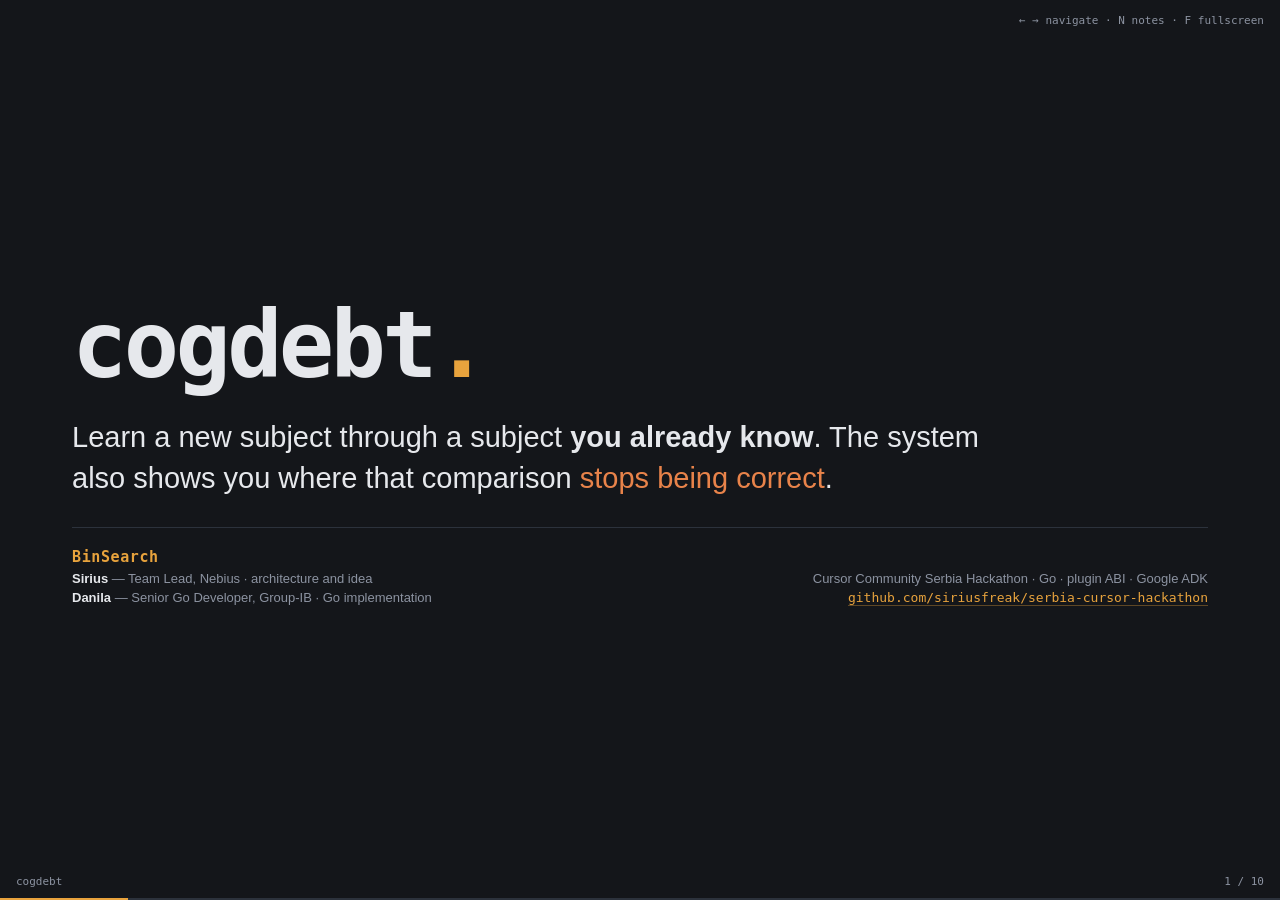
==== presentation/index.html @ dad2bd59 "Name the team, and centre the deck on a screen smaller than 1280x720 The team is BinSearch. It is on" ====
<!doctype html>
<html lang="en">
<head>
<meta charset="utf-8">
<meta name="viewport" content="width=device-width, initial-scale=1">
<title>cogdebt — Cursor Community Serbia Hackathon</title>
<meta name="description" content="cogdebt teaches an engineer a new subject through a subject the engineer already knows, and shows where the comparison stops being correct.">
<style>
/* ---------------------------------------------------------------------------
   The palette is copied from internal/ui/theme.go. The deck and the
   application are one product, so they use one set of colours.
   design/deck_test.go fails the build if the two sets become different.

   The text on the slides uses Simple Technical English: short sentences, one
   idea in each sentence, active voice, and no idioms. The audience is
   international, and a projector is a bad place for a long sentence.
   --------------------------------------------------------------------------- */
:root{
  --bg:#14161A; --surface:#1C1F25; --surface-hi:#242932; --line:#2C323C;
  --fg:#E6E8EC; --muted:#8C93A1;
  --accent:#E8A33D; --success:#4FBF8B; --warn:#E8834A; --danger:#E05A5A;
  --mono:ui-monospace,"SF Mono",SFMono-Regular,Menlo,Consolas,monospace;
  --sans:-apple-system,BlinkMacSystemFont,"Segoe UI",Inter,Roboto,Helvetica,Arial,sans-serif;
}
*{box-sizing:border-box;margin:0;padding:0}
html,body{height:100%;background:var(--bg);color:var(--fg);font-family:var(--sans);overflow:hidden}

/* A fixed 1280x720 stage, scaled to fit the screen. The layout is then the
   same on every projector.

   The stage is pinned to the centre point and then moved back by half its own
   scaled size. A grid with place-items:center cannot do this: an item wider
   than its container is laid out from the start edge, not centred, so on any
   window narrower than 1280 the slide drifted down and to the right. */
#viewport{position:fixed;inset:0;overflow:hidden}
#stage{width:1280px;height:720px;position:absolute;top:50%;left:50%;transform-origin:0 0}
/* Slides are centred. A slide that does not fill 720px stays in the middle.
   A slide that needs a footer at the bottom puts a .grow before the footer. */
.slide{position:absolute;inset:0;padding:60px 72px;display:none;flex-direction:column;
  justify-content:center;animation:in .28s ease both}
.slide.on{display:flex}
@keyframes in{from{opacity:0;transform:translateY(8px)}to{opacity:1;transform:none}}

/* ---- type ramp -------------------------------------------------------- */
h1{font-size:76px;line-height:1.02;letter-spacing:-.025em;font-weight:700}
h2{font-size:38px;line-height:1.14;letter-spacing:-.018em;font-weight:700;margin-bottom:6px}
h3{font-size:20px;font-weight:700;letter-spacing:-.005em}
.kicker{font-size:13px;letter-spacing:.16em;text-transform:uppercase;color:var(--muted);
  font-weight:700;margin-bottom:20px}
.kicker b{color:var(--accent);font-weight:700}
.lead{font-size:24px;line-height:1.42;color:var(--fg);max-width:64ch}
.sub{font-size:18px;line-height:1.5;color:var(--muted);max-width:72ch}
.tiny{font-size:13px;color:var(--muted);line-height:1.5}
.mono{font-family:var(--mono)}
.am{color:var(--accent)} .gr{color:var(--success)} .wn{color:var(--warn)} .mu{color:var(--muted)}
strong{font-weight:700}
.grow{flex:1}
.rule{height:1px;background:var(--line);margin:20px 0}
ul{list-style:none}
li{position:relative;padding-left:20px;margin-bottom:11px;line-height:1.4}
li::before{content:"";position:absolute;left:2px;top:.62em;width:7px;height:1.5px;background:var(--accent)}

/* ---- primitives ------------------------------------------------------- */
.card{background:var(--surface);border:1px solid var(--line);border-radius:10px;padding:17px 19px}
.card.lead-accent{border-left:3px solid var(--accent)}
.card.lead-green{border-left:3px solid var(--success)}
.card.lead-warn{border-left:3px solid var(--warn)}
.chip{display:inline-block;background:var(--surface-hi);border:1px solid var(--line);
  border-radius:999px;padding:4px 12px;font-size:12.5px;color:var(--muted);font-family:var(--mono)}
.chip.off{opacity:.55}
.grid{display:grid;gap:13px}
.g2{grid-template-columns:1fr 1fr}
.g3{grid-template-columns:repeat(3,1fr)}
.cols{display:flex;gap:24px}
.cols>*{flex:1;min-width:0}

/* ---- title slide ------------------------------------------------------ */
.wordmark{font-family:var(--mono);font-size:92px;font-weight:700;letter-spacing:-.04em}
.wordmark .dot{color:var(--accent)}

/* ---- headline list ---------------------------------------------------- */
.wall{display:grid;gap:10px 22px}
.hl{display:flex;gap:12px;align-items:baseline;padding:8px 0;border-bottom:1px solid var(--line)}
.hl .d{font-family:var(--mono);font-size:11px;color:var(--muted);flex:0 0 58px}
.hl .t{font-size:15px;line-height:1.3;flex:1;min-width:0}
.hl .p{font-family:var(--mono);font-size:11px;color:var(--accent);flex:0 0 auto;padding-left:10px}

/* ---- analogy row (the same widget the application draws) -------------- */
.pair{background:var(--surface);border-left:3px solid var(--accent);border-radius:8px;
  padding:13px 16px;margin-bottom:9px}
.pair .map{font-size:18px;font-weight:700;margin-bottom:3px}
.pair .map .to{color:var(--muted);font-weight:400;font-size:13px;padding:0 6px}
.pair .map .tg{color:var(--accent)}
.pair .role{font-size:11.5px;color:var(--muted);font-family:var(--mono);margin-bottom:6px}
.pair .br{font-size:14px;line-height:1.4;color:var(--warn);font-style:italic}
.pair .br b{font-style:normal;font-weight:700}
.pair.small{margin-bottom:0}
.pair.small .map{font-size:15.5px}
.pair.small .br{font-size:12.5px}

/* ---- ladder ----------------------------------------------------------- */
.rung{display:flex;gap:15px;align-items:flex-start;padding:11px 0;border-bottom:1px solid var(--line)}
.rung .lv{font-family:var(--mono);font-weight:700;font-size:17px;flex:0 0 38px;padding-top:1px}
.rung.l2{background:linear-gradient(90deg,rgba(232,163,61,.09),transparent);
  border-radius:6px;padding-left:10px;margin-left:-10px}
.rung .nm{font-size:17px;font-weight:700}
.rung .ds{font-size:14px;color:var(--muted);line-height:1.4;margin-top:2px}

/* ---- formula ---------------------------------------------------------- */
.formula{font-family:var(--mono);font-size:26px;text-align:center;padding:18px 0;line-height:1.5}
.formula .t1{color:var(--accent)} .formula .t2{color:var(--success)} .formula .t3{color:var(--warn)}

/* ---- architecture stack ---------------------------------------------- */
.layer{background:var(--surface);border:1px solid var(--line);border-radius:8px;
  padding:9px 15px;margin-bottom:6px;display:flex;align-items:baseline;gap:13px}
.layer .nm{font-weight:700;font-size:15px;flex:0 0 148px}
.layer .ds{font-size:12.5px;color:var(--muted);line-height:1.35}
.layer.seam{border-color:var(--accent);background:rgba(232,163,61,.07)}
.layer.pure{border-color:rgba(79,191,139,.42)}

/* ---- tables ----------------------------------------------------------- */
table{width:100%;border-collapse:collapse;font-size:14px}
th{text-align:left;font-size:11px;letter-spacing:.13em;text-transform:uppercase;color:var(--muted);
  padding:0 10px 7px 0;font-weight:700;border-bottom:1px solid var(--line)}
td{padding:7px 10px 7px 0;border-bottom:1px solid var(--line);vertical-align:top;line-height:1.35}
td.k{font-family:var(--mono);color:var(--fg);white-space:nowrap}
td.m{color:var(--muted)}

/* ---- code ------------------------------------------------------------- */
pre{background:var(--surface);border:1px solid var(--line);border-radius:8px;padding:14px 16px;
  font-family:var(--mono);font-size:13px;line-height:1.5;overflow:hidden;color:var(--fg)}
pre .c{color:var(--muted)} pre .kw{color:var(--accent)} pre .st{color:var(--success)}

/* ---- stat ------------------------------------------------------------- */
.stat{background:var(--surface);border:1px solid var(--line);border-radius:10px;padding:16px 18px}
.stat .n{font-family:var(--mono);font-size:34px;font-weight:700;line-height:1.1}
.stat .l{font-size:12.5px;color:var(--muted);margin-top:5px;line-height:1.35}

/* ---- screenshot ------------------------------------------------------- */
.shot{border:1px solid var(--line);border-radius:10px;overflow:hidden;background:var(--surface);
  display:block;width:100%}
.shot img{display:block;width:100%}

/* ---- chrome ----------------------------------------------------------- */
#bar{position:fixed;left:0;right:0;bottom:0;height:2px;background:var(--line);z-index:5}
#fill{height:100%;width:0;background:var(--accent);transition:width .25s ease}
#count{position:fixed;right:16px;bottom:12px;font-family:var(--mono);font-size:11px;
  color:var(--muted);z-index:5}
#brand{position:fixed;left:16px;bottom:12px;font-family:var(--mono);font-size:11px;
  color:var(--muted);z-index:5}
#notes{position:fixed;left:0;right:0;bottom:0;max-height:44vh;overflow:auto;z-index:9;
  background:var(--bg);border-top:1px solid var(--line);padding:20px 26px;display:none;
  font-size:15px;line-height:1.55;color:var(--fg)}
#notes.on{display:block}
#notes h4{font-size:11px;letter-spacing:.14em;text-transform:uppercase;color:var(--accent);
  margin-bottom:8px}
#help{position:fixed;top:14px;right:16px;font-family:var(--mono);font-size:11px;color:var(--muted);
  z-index:5;opacity:0;transition:opacity .3s}
#help.on{opacity:1}
aside.notes{display:none}
a{color:var(--accent);text-decoration:none;border-bottom:1px solid rgba(232,163,61,.35)}
a:hover{border-bottom-color:var(--accent)}
.hl a{color:var(--fg);border-bottom-color:transparent}
.hl a:hover{color:var(--accent);border-bottom-color:rgba(232,163,61,.45)}

/* ---- print, for a PDF copy -------------------------------------------- */
@media print{
  @page{size:1280px 720px;margin:0}
  html,body{overflow:visible;height:auto}
  #viewport{position:static;display:block;overflow:visible}
  #stage{position:static;width:1280px;height:auto;transform:none!important}
  .slide{position:static;display:flex!important;height:720px;page-break-after:always;
    animation:none;border-bottom:1px solid var(--line)}
  #bar,#count,#brand,#notes,#help{display:none}
}
</style>
</head>
<body>

<div id="viewport"><div id="stage">

<!-- 1 ------------------------------------------------------------------ -->
<section class="slide">
  <div class="wordmark">cogdebt<span class="dot">.</span></div>
  <div style="height:18px"></div>
  <div class="lead" style="font-size:29px;max-width:58ch">
    Learn a new subject through a subject <strong>you already know</strong>.
    The system also shows you where that comparison
    <span class="wn">stops being correct</span>.
  </div>
  <div style="height:28px"></div>
  <div class="rule" style="margin:0 0 18px"></div>
  <div class="cols" style="align-items:flex-end">
    <div class="tiny">
      <span class="am mono" style="font-size:15px;font-weight:700;letter-spacing:.04em">BinSearch</span><br>
      <strong style="color:var(--fg)">Sirius</strong> — Team Lead, Nebius · architecture and idea<br>
      <strong style="color:var(--fg)">Danila</strong> — Senior Go Developer, Group-IB · Go implementation
    </div>
    <div class="tiny" style="text-align:right">
      Cursor Community Serbia Hackathon · Go · plugin ABI · Google ADK<br>
      <a class="mono" href="https://github.com/siriusfreak/serbia-cursor-hackathon" target="_blank"
         rel="noopener">github.com/siriusfreak/serbia-cursor-hackathon</a>
    </div>
  </div>
  <aside class="notes">
Say two sentences, then go to slide 2. Do not explain the name here.
Slide 3 explains the name, and it works better after the audience sees the problem.
  </aside>
</section>

<!-- 2 ------------------------------------------------------------------ -->
<section class="slide">
  <div class="kicker">The problem</div>
  <h2>Engineers lose technical skills when they use AI tools.</h2>
  <div style="height:18px"></div>
  <div class="cols" style="gap:26px;align-items:flex-start">
    <div style="flex:0 0 420px">
      <ul style="font-size:16.5px">
        <li><strong>Nature, June 2026.</strong> Two studies measured this effect. One tested doctors.
          One tested programmers. Both groups worked worse without the AI tool.</li>
        <li><strong>Ford, June 2026.</strong> Ford hired 350 engineers again. The AI system did not keep
          the expert knowledge. Junior engineers had nobody to learn from.</li>
        <li><strong>Every month.</strong> Engineers write about this problem on Hacker News.</li>
      </ul>
    </div>
    <div>
      <div class="wall">
        <div class="hl"><span class="d">Jun 19</span><span class="t"><a href="https://news.ycombinator.com/item?id=48601286" target="_blank" rel="noopener">Is AI ruining our skills? Early results are in — and they're not good</a></span><span class="p">Nature</span></div>
        <div class="hl"><span class="d">Jun 25</span><span class="t"><a href="https://news.ycombinator.com/item?id=48674446" target="_blank" rel="noopener">Ford rehires 350 engineers after AI fails to preserve expertise</a></span></div>
        <div class="hl"><span class="d">Aug 13</span><span class="t"><a href="https://news.ycombinator.com/item?id=49290299" target="_blank" rel="noopener">Understanding is the new bottleneck</a></span></div>
        <div class="hl"><span class="d">Aug 24</span><span class="t"><a href="https://news.ycombinator.com/item?id=49421554" target="_blank" rel="noopener">Coding expertise is going to collapse from AI reliance</a></span></div>
        <div class="hl"><span class="d">Aug 29</span><span class="t"><a href="https://news.ycombinator.com/item?id=49492184" target="_blank" rel="noopener">LLMs are making me lose my savviness</a></span></div>
        <div class="hl"><span class="d">Aug 30</span><span class="t"><a href="https://news.ycombinator.com/item?id=49498095" target="_blank" rel="noopener">No AI Fridays</a></span></div>
      </div>
    </div>
  </div>
  <div style="height:20px"></div>
  <aside class="notes">
Do not read the list on the right. Point at two items.
Nature: the effect is measured now, not only felt. Ford: the problem already has a cost.
  </aside>
</section>

<!-- 3 ------------------------------------------------------------------ -->
<section class="slide">
  <div class="kicker">The name, and the number</div>
  <h2>Cognitive debt</h2>
  <div class="lead" style="margin-top:10px">
    Cognitive debt is the difference between the system you operate and the knowledge you hold.
    Professor Margaret-Anne Storey defined this term.
  </div>
  <div class="formula">
    debt(c) = <span class="t1">frequency(c)</span> × <span class="t2">depth(c)</span> × (1 − <span class="t3">mastery(c)</span>)
  </div>
  <div class="grid g3">
    <div class="card lead-accent">
      <h3 class="am">frequency</h3>
      <div class="sub" style="font-size:14.5px;margin-top:6px">How often you use the concept.
        We read your public repositories. We do not ask you, because people rate themselves too high.</div>
    </div>
    <div class="card lead-green">
      <h3 class="gr">depth</h3>
      <div class="sub" style="font-size:14.5px;margin-top:6px">How many other concepts need this one.
        A weak foundation costs more than a weak detail.</div>
    </div>
    <div class="card lead-warn">
      <h3 class="wn">1 − mastery</h3>
      <div class="sub" style="font-size:14.5px;margin-top:6px">How little of the concept you hold.
        Only graded answers change this value, and each answer changes it by a small amount.</div>
    </div>
  </div>
  <div style="height:20px"></div>
  <div class="tiny">
    Debt is a good model for this problem. Debt grows slowly. Debt is not visible.
    And <strong class="am">you can pay debt back</strong>.
  </div>
  <aside class="notes">
Two facts. First, the term is not ours: a professor defined it.
Second, we made it a number, so the program can sort concepts and select the most expensive one.
  </aside>
</section>

<!-- 4 ------------------------------------------------------------------ -->
<section class="slide">
  <div class="kicker">Available solutions</div>
  <h2>Every available solution <span class="wn">removes something</span>.</h2>
  <div style="height:22px"></div>
  <div class="grid g3">
    <div class="card">
      <h3 class="wn">Stop the tool</h3>
      <div class="sub" style="font-size:15px;margin-top:7px">Disable the AI assistant one day each week.</div>
      <div class="tiny" style="margin-top:11px">Cost: 20 % of the output.</div>
    </div>
    <div class="card">
      <h3 class="wn">Work slower</h3>
      <div class="sub" style="font-size:15px;margin-top:7px">Type the generated code again by hand, line by line.</div>
      <div class="tiny" style="margin-top:11px">Cost: the speed you bought the tool for.</div>
    </div>
    <div class="card">
      <h3 class="wn">Memorise</h3>
      <div class="sub" style="font-size:15px;margin-top:7px">Use flashcards and repeat them at intervals.</div>
      <div class="tiny" style="margin-top:11px">Cost: memory is not understanding.</div>
    </div>
  </div>
  <div style="height:24px"></div>
  <div class="lead">
    These are three real products. Each one stops <em>new</em> debt.
    <strong class="am">No product pays back the debt that already exists.</strong>
  </div>
  <div style="height:20px"></div>
  <div class="tiny">Our method does not remove the AI tool. It uses the knowledge the engineer already has.</div>
  <aside class="notes">
Be fair about these three. They are honest attempts and real products.
The important part is the shape they share: each one subtracts. We add.
  </aside>
</section>

<!-- 5 ------------------------------------------------------------------ -->
<section class="slide">
  <div class="kicker">Our method · <b>match by role, not by name</b></div>
  <h2>An analogy connects two subjects by structural role.</h2>
  <div class="sub" style="margin-top:10px;font-size:17px">
    We do not match two things because both are called "a controller". We match them because both are
    the single source of truth that other components compare themselves against.
  </div>
  <div style="height:16px"></div>
  <div class="pair">
    <div class="map">etcd <span class="to">maps to</span> <span class="tg">feature store</span></div>
    <div class="role">shared role · source_of_truth</div>
    <div class="br"><b>⚠ </b>etcd is small and strongly consistent. A feature store is a view over unclean
      events, with an offline path and an online path. Point-in-time correctness is a new requirement
      that etcd never had.</div>
  </div>
  <div class="pair">
    <div class="map">liveness probe <span class="to">maps to</span> <span class="tg">drift detection</span></div>
    <div class="role">shared role · degradation_signal</div>
    <div class="br"><b>⚠ </b>A probe is cheap, binary and immediate. Labels arrive late and incomplete.
      Drift can look correct while the business metric fails.</div>
  </div>
  <div style="height:20px"></div>
  <div class="card lead-warn">
    <div class="lead" style="font-size:20px">
      The orange line is the product. An analogy without a stated limit
      <strong>does not pay down cognitive debt. It creates more debt</strong>, because the engineer
      uses the analogy after the point where it is correct.
    </div>
    <div class="tiny" style="margin-top:8px">
      <span class="mono">Mapping.Breakdown</span> is a required field in the domain model and in the plugin
      schema. A test checks that the agent instruction still asks for it.
    </div>
  </div>
  <aside class="notes">
Slow down here. This is the one idea nobody else in the room will state.
Everybody has received a bad analogy and then used it too far. We made the limit mandatory in the type.
  </aside>
</section>

<!-- 6 ------------------------------------------------------------------ -->
<section class="slide">
  <div class="kicker">The question ladder</div>
  <h2>Four levels. The program selects the level, not the model.</h2>
  <div style="height:14px"></div>
  <div class="rung"><span class="lv am">L1</span><div><div class="nm">Find the match</div>
    <div class="ds">Name the item in the new subject that has the role you already know.</div></div></div>
  <div class="rung l2"><span class="lv wn">L2</span><div><div class="nm">Find the limit <span class="tiny wn">← this level does the teaching</span></div>
    <div class="ds">Say where the analogy stops being correct. The system does not tell you. You must find it.</div></div></div>
  <div class="rung"><span class="lv gr">L3</span><div><div class="nm">Use the new terms</div>
    <div class="ds">Answer in the vocabulary of the new subject, without the analogy.</div></div></div>
  <div class="rung"><span class="lv gr">L4</span><div><div class="nm">Solve a problem</div>
    <div class="ds">Solve a small task that needs two or three new concepts together. Tests grade the result.</div></div></div>
  <div style="height:20px"></div>
  <div class="card lead-accent">
    <div class="sub" style="color:var(--fg);font-size:16.5px">
      A deterministic function selects the concept and the level. It uses the debt value and the measured
      mastery. The language model only writes the text of the question. A model that selects the
      difficulty <em>and</em> grades the answer moves towards the topic it explained last.
    </div>
  </div>
  <aside class="notes">
This is the design decision to defend. The model writes sentences.
The model does not decide if you passed, and it does not decide what comes next. That part is code, and it is testable.
  </aside>
</section>

<!-- 7 ------------------------------------------------------------------ -->
<section class="slide">
  <div class="kicker">Three examples · <b>real output from live runs</b></div>
  <div class="cols" style="gap:16px;align-items:stretch">
    <div>
      <div class="tiny" style="margin-bottom:8px">KUBERNETES, GO <span class="mu">→</span> ML PIPELINES</div>
      <div class="pair small">
        <div class="map">rolling update <span class="to">→</span> <span class="tg">model promotion</span></div>
        <div class="role">role · rollback</div>
        <div class="br"><b>⚠ </b>A Deployment rollback restores one exact binary. A model rollback does not
          restore the training data. Version n−1 can be equally wrong.</div>
      </div>
    </div>
    <div>
      <div class="tiny" style="margin-bottom:8px">RATE LIMITING <span class="mu">→</span> THERMODYNAMICS</div>
      <div class="pair small">
        <div class="map">rate limiting <span class="to">→</span> <span class="tg">entropy</span></div>
        <div class="role">role · quota of allowed states</div>
        <div class="br"><b>⚠ </b>You can increase a rate limit, because a rate limit is a policy. You cannot
          increase entropy, because entropy counts the states the system can occupy.</div>
      </div>
    </div>
    <div>
      <div class="tiny" style="margin-bottom:8px">SQL, PANDAS <span class="mu">→</span> DYNAMIC PROGRAMMING</div>
      <div class="pair small">
        <div class="map">window function <span class="to">→</span> <span class="tg">recurrence</span></div>
        <div class="role">role · value from earlier values</div>
        <div class="br"><b>⚠ </b>A window function runs in one pass. A recurrence can branch, and it can
          compute the same state again until you add memoisation.</div>
      </div>
    </div>
  </div>
  <div style="height:20px"></div>
  <div class="cols" style="gap:20px;align-items:center">
    <div style="flex:0 0 460px">
      <pre style="font-size:12.5px"><span class="c"># the learner believes: "@lru_cache on a recursion is DP"</span>
<span class="c"># the code runs in a Daytona sandbox</span>
<span class="kw">passed</span>=1  <span class="kw">failed</span>=1  <span class="c">in 2252ms</span>
<span class="wn">FAIL</span> is point-in-time correct
  AssertionError: <span class="st">used a value from the future</span></pre>
    </div>
    <div class="card lead-warn">
      <div style="font-size:16px;line-height:1.42">
        At level L4 the system executes the code. The test result is the grade.
        A failed test also <strong>names the wrong belief</strong>, in the words of the task.
        This is the only grade in the system that is not an opinion.
      </div>
    </div>
  </div>
  <aside class="notes">
These sentences come from live runs. We did not write them.
Then point at the test output. A model that grades text moves toward what it explained.
A test does not. And the test name is the wrong belief, already written down.
  </aside>
</section>

<!-- 8 ------------------------------------------------------------------ -->
<section class="slide">
  <div class="kicker">The application · <b>7,600 lines of Go</b></div>
  <div class="cols" style="gap:22px;align-items:center">
    <div style="flex:0 0 690px">
      <span class="shot"><img src="assets/app.png" alt="The cogdebt desktop window. It shows analogy cards with their limits, a question at level L2, and a cognitive debt panel."></span>
    </div>
    <div>
      <div class="sub" style="font-size:15.5px;color:var(--fg);line-height:1.5">
        Left: the analogies. Every row shows its limit.<br><br>
        Right: <span class="am">cognitive debt</span> above <span class="gr">mastery</span>.
        These are two different scales, so the panel draws two separate groups.
      </div>
      <div class="rule"></div>
      <h3>The application runs on your computer</h3>
      <div class="sub" style="font-size:15px;margin-top:8px">
        This is a proof of concept, so we did not build accounts or sessions. Your profile, your
        mastery and your analogies are one SQLite file on your disk.
      </div>
      <div class="tiny" style="margin-top:10px">
        There is also a second reason. A list of the subjects you do not know is private information.
      </div>
    </div>
  </div>
  <aside class="notes">
Twenty seconds. Let the audience look at the window.
Then answer the question before they ask it: why is this not a web application.
  </aside>
</section>

<!-- 9 ------------------------------------------------------------------ -->
<section class="slide">
  <div class="kicker">Architecture · <b>one seam, three methods</b></div>
  <div class="cols" style="gap:22px;align-items:flex-start">
    <div>
      <div class="layer"><span class="nm">Fyne shell</span><span class="ds">the window and the renderer</span></div>
      <div class="layer"><span class="nm">Google ADK</span><span class="ds">runner, tutor agent, sub-agents, one model for each agent</span></div>
      <div class="layer seam"><span class="nm am">ext.Registry</span><span class="ds">implements ADK's <span class="mono">tool.Toolset</span>. ADK requests the tool list on <em>every turn</em>, so a plugin can start or stop without a restart</span></div>
      <div class="layer"><span class="nm">Transports</span><span class="ds">in the same process, or in a separate process over <span class="mono">go-plugin</span></span></div>
      <div class="layer pure"><span class="nm gr">internal/domain</span><span class="ds">concepts, mastery, the ladder, the debt formula. It imports nothing from this project, so you can test it without a key, a network or a GUI</span></div>
      <div style="height:12px"></div>
      <pre><span class="kw">type</span> Extension <span class="kw">interface</span> {
    Manifest() Manifest
    Invoke(ctx, tool <span class="kw">string</span>, in json.RawMessage) (json.RawMessage, <span class="kw">error</span>)
    Close() <span class="kw">error</span>
}  <span class="c">// only bytes cross this boundary</span></pre>
    </div>
    <div style="flex:0 0 392px">
      <table>
        <tr><th>plugin</th><th>kind</th><th>function</th></tr>
        <tr><td class="k">profile</td><td class="m">profile</td><td class="m">skills, mastery, analogies</td></tr>
        <tr><td class="k">assessor</td><td class="m">assessor</td><td class="m">selects concept and level</td></tr>
        <tr><td class="k am">analogy</td><td class="m">agent</td><td class="m">a sub-agent, declared in JSON</td></tr>
        <tr><td class="k">github</td><td class="m">retrieval</td><td class="m">repository scan</td></tr>
        <tr><td class="k">exa</td><td class="m">retrieval</td><td class="m">find a source</td></tr>
        <tr><td class="k">firecrawl</td><td class="m">retrieval</td><td class="m">read a page</td></tr>
        <tr><td class="k">fal</td><td class="m">retrieval</td><td class="m">draw the analogy</td></tr>
        <tr><td class="k">daytona</td><td class="m">assessor</td><td class="m">run and grade code</td></tr>
      </table>
      <div class="grid g3" style="margin-top:14px;gap:10px">
        <div class="stat"><div class="n am">8</div><div class="l">plugins</div></div>
        <div class="stat"><div class="n gr">3</div><div class="l">ABI methods</div></div>
        <div class="stat"><div class="n">0</div><div class="l">cgo in the database</div></div>
      </div>
      <div class="tiny" style="margin-top:12px">
        The same plugin runs in the host process or in a separate process. The plugin code does not change.
      </div>
    </div>
  </div>
  <aside class="notes">
One sentence matters here: our registry IS the ADK toolset, and ADK asks it again on every turn.
So a new API key in Settings gives the model a new tool on the next message, with no restart.
  </aside>
</section>

<!-- 10 ----------------------------------------------------------------- -->
<section class="slide">
  <div class="kicker">Partner technologies · <b>6 of 10</b></div>
  <div class="cols" style="gap:22px;align-items:flex-start">
    <div>
      <table style="font-size:13.5px">
        <tr><th style="width:88px">partner</th><th>function in cogdebt</th></tr>
        <tr><td class="k am">x.ai</td><td><span class="mono">grok-4.6</span> runs the tutor. The analogy agent runs a non-reasoning model.</td></tr>
        <tr><td class="k am">Daytona</td><td>Executes the learner's code against the tests. This produces the L4 grade.</td></tr>
        <tr><td class="k am">fal.ai</td><td>Draws the analogy when the learner asks for a picture.</td></tr>
        <tr><td class="k am">Exa</td><td>Finds a source when the tutor has no URL.</td></tr>
        <tr><td class="k am">Firecrawl</td><td>Reads that source as clean markdown.</td></tr>
        <tr><td class="k am">Render</td><td>Serves these slides from the same repository.</td></tr>
      </table>
      <div class="tiny" style="margin-top:11px">
        We did not use <span class="chip off">Convex</span> <span class="chip off">Wonder</span>
        <span class="chip off">Wispr&nbsp;Flow</span>. Convex stores state on a server, and we keep state on
        the learner's disk. A Go desktop application has no React handoff. And we typed instead of speaking.
      </div>
    </div>
    <div style="flex:0 0 392px">
      <div class="card lead-green">
        <div class="tiny" style="margin-bottom:9px">MEASURED DURING THE BUILD</div>
        <div class="cols" style="gap:11px">
          <div class="stat" style="padding:12px"><div class="n">120s</div><div class="l">one turn, before</div></div>
          <div class="stat" style="padding:12px"><div class="n gr">34s</div><div class="l">one turn, after</div></div>
        </div>
        <div class="sub" style="font-size:14px;margin-top:11px;line-height:1.45">
          We changed one field: the model of each agent. An agent that follows written steps does not
          need a reasoning model. An agent that decides the next action does need one. Tracing found this.
        </div>
      </div>
      <div style="height:14px"></div>
      <h3>Next</h3>
      <div class="sub" style="font-size:15px;margin-top:7px;line-height:1.45">
        Ask the learner to predict the match before the system shows it. Show their answer next to the
        correct answer. Keep a list of every wrong belief, and ask about it again later.
      </div>
      <div class="tiny" style="margin-top:11px">
        Then build a shared debt list for a team. Cognitive debt is not only an individual problem.
        It is also what happens when the one engineer who understood a service leaves the company.
      </div>
    </div>
  </div>
  <div class="grow"></div>
  <div class="rule"></div>
  <div class="cols" style="align-items:center">
    <div class="wordmark" style="font-size:40px">cogdebt<span class="dot">.</span></div>
    <div class="tiny" style="text-align:right;line-height:1.7">
      Source code &nbsp;<a class="mono" href="https://github.com/siriusfreak/serbia-cursor-hackathon"
        target="_blank" rel="noopener">github.com/siriusfreak/serbia-cursor-hackathon</a><br>
      Downloads &nbsp;<a class="mono" href="https://github.com/siriusfreak/serbia-cursor-hackathon/releases"
        target="_blank" rel="noopener">github.com/siriusfreak/serbia-cursor-hackathon/releases</a><br>
      These slides &nbsp;<a class="mono" href="https://serbia-cursor-hackathon.onrender.com"
        target="_blank" rel="noopener">serbia-cursor-hackathon.onrender.com</a>
      &nbsp;<span class="mu">· MIT</span>
    </div>
  </div>
  <aside class="notes">
Name six partners with one function each. Then name the three we did not use, with the reason.
Judges check this. Finish on the last sentence about the engineer who leaves. Then stop talking.
  </aside>
</section>

</div></div>

<div id="bar"><div id="fill"></div></div>
<div id="brand">cogdebt</div>
<div id="count"></div>
<div id="help">← → navigate · N notes · F fullscreen</div>
<div id="notes"><h4>Speaker notes</h4><div id="notes-body"></div></div>

<script>
(function () {
  var slides = Array.prototype.slice.call(document.querySelectorAll('.slide'));
  var stage = document.getElementById('stage');
  var fill = document.getElementById('fill');
  var count = document.getElementById('count');
  var notes = document.getElementById('notes');
  var notesBody = document.getElementById('notes-body');
  var help = document.getElementById('help');
  var i = 0, notesOn = false;

  // The stage has a fixed size of 1280x720. We scale it to the screen, so a
  // layout that fits here also fits on every projector. The translate puts the
  // scaled stage back in the middle: its origin is the centre of the window.
  function fit() {
    var s = Math.min(window.innerWidth / 1280, window.innerHeight / 720);
    stage.style.transform =
      'translate(' + (-1280 * s / 2) + 'px,' + (-720 * s / 2) + 'px) scale(' + s + ')';
  }

  function show(n, push) {
    i = Math.max(0, Math.min(slides.length - 1, n));
    slides.forEach(function (el, k) { el.classList.toggle('on', k === i); });
    fill.style.width = ((i + 1) / slides.length * 100) + '%';
    count.textContent = (i + 1) + ' / ' + slides.length;
    var note = slides[i].querySelector('aside.notes');
    notesBody.textContent = note ? note.textContent.trim() : '(no notes)';
    if (push !== false) history.replaceState(null, '', '#' + (i + 1));
  }

  function flash() {
    help.classList.add('on');
    clearTimeout(flash.t);
    flash.t = setTimeout(function () { help.classList.remove('on'); }, 1800);
  }

  document.addEventListener('keydown', function (e) {
    if (e.metaKey || e.ctrlKey || e.altKey) return;
    switch (e.key) {
      case 'ArrowRight': case 'ArrowDown': case ' ': case 'PageDown':
        show(i + 1); e.preventDefault(); break;
      case 'ArrowLeft': case 'ArrowUp': case 'PageUp':
        show(i - 1); e.preventDefault(); break;
      case 'Home': show(0); break;
      case 'End': show(slides.length - 1); break;
      case 'n': case 'N':
        notesOn = !notesOn; notes.classList.toggle('on', notesOn); break;
      case 'f': case 'F':
        if (document.fullscreenElement) document.exitFullscreen();
        else document.documentElement.requestFullscreen(); break;
      default:
        // Keys 1 to 9 select a slide. Key 0 selects slide 10, the last slide.
        if (/^[0-9]$/.test(e.key)) { var d = parseInt(e.key, 10); show(d === 0 ? 9 : d - 1); }
    }
  });

  // A click on the right half goes forward. A click on the left half goes back.
  // A presenter remote sends arrow keys, so both methods do the same thing.
  document.addEventListener('click', function (e) {
    if (e.target.closest('#notes') || e.target.closest('a')) return;
    show(e.clientX > window.innerWidth / 2 ? i + 1 : i - 1);
  });

  window.addEventListener('resize', fit);
  fit();
  var start = parseInt((location.hash || '#1').slice(1), 10);
  show(isNaN(start) ? 0 : start - 1, false);
  flash();
})();
</script>
</body>
</html>
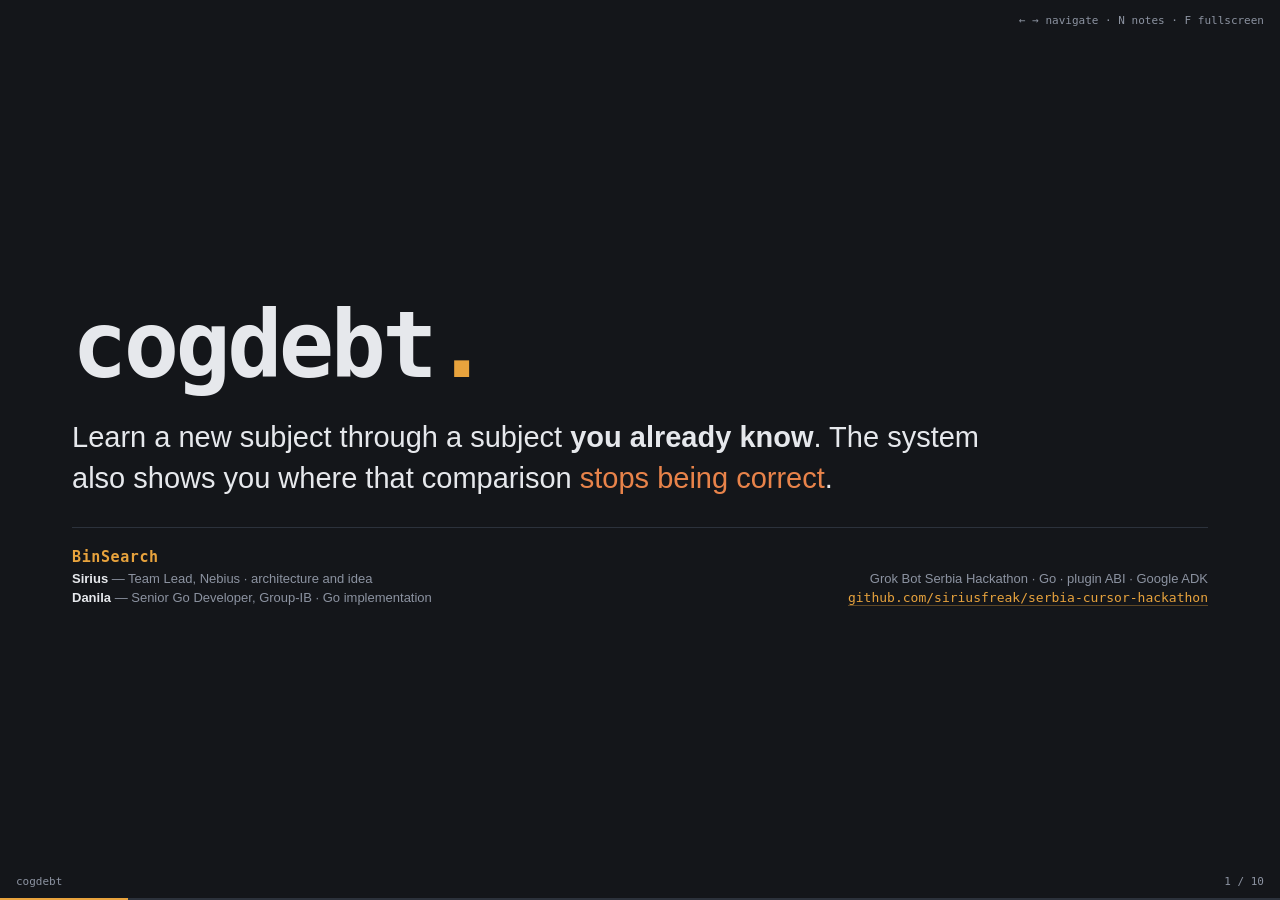
==== commit 4817e010: "Call the event by its own name, and count Grok Bot as a partner we used The slides said "Cursor Comm" ====
--- a/presentation/index.html
+++ b/presentation/index.html
@@ -3,7 +3,7 @@
 <head>
 <meta charset="utf-8">
 <meta name="viewport" content="width=device-width, initial-scale=1">
-<title>cogdebt — Cursor Community Serbia Hackathon</title>
+<title>cogdebt — Grok Bot Serbia Hackathon</title>
 <meta name="description" content="cogdebt teaches an engineer a new subject through a subject the engineer already knows, and shows where the comparison stops being correct.">
 <style>
 /* ---------------------------------------------------------------------------
@@ -197,7 +197,7 @@
       <strong style="color:var(--fg)">Danila</strong> — Senior Go Developer, Group-IB · Go implementation
     </div>
     <div class="tiny" style="text-align:right">
-      Cursor Community Serbia Hackathon · Go · plugin ABI · Google ADK<br>
+      Grok Bot Serbia Hackathon · Go · plugin ABI · Google ADK<br>
       <a class="mono" href="https://github.com/siriusfreak/serbia-cursor-hackathon" target="_blank"
          rel="noopener">github.com/siriusfreak/serbia-cursor-hackathon</a>
     </div>
@@ -515,7 +515,7 @@
 
 <!-- 10 ----------------------------------------------------------------- -->
 <section class="slide">
-  <div class="kicker">Partner technologies · <b>6 of 10</b></div>
+  <div class="kicker">Partner technologies · <b>7 of 10</b></div>
   <div class="cols" style="gap:22px;align-items:flex-start">
     <div>
       <table style="font-size:13.5px">
@@ -526,6 +526,7 @@
         <tr><td class="k am">Exa</td><td>Finds a source when the tutor has no URL.</td></tr>
         <tr><td class="k am">Firecrawl</td><td>Reads that source as clean markdown.</td></tr>
         <tr><td class="k am">Render</td><td>Serves these slides from the same repository.</td></tr>
+        <tr><td class="k am">Grok Bot</td><td>The editor. We built the whole project in it.</td></tr>
       </table>
       <div class="tiny" style="margin-top:11px">
         We did not use <span class="chip off">Convex</span> <span class="chip off">Wonder</span>
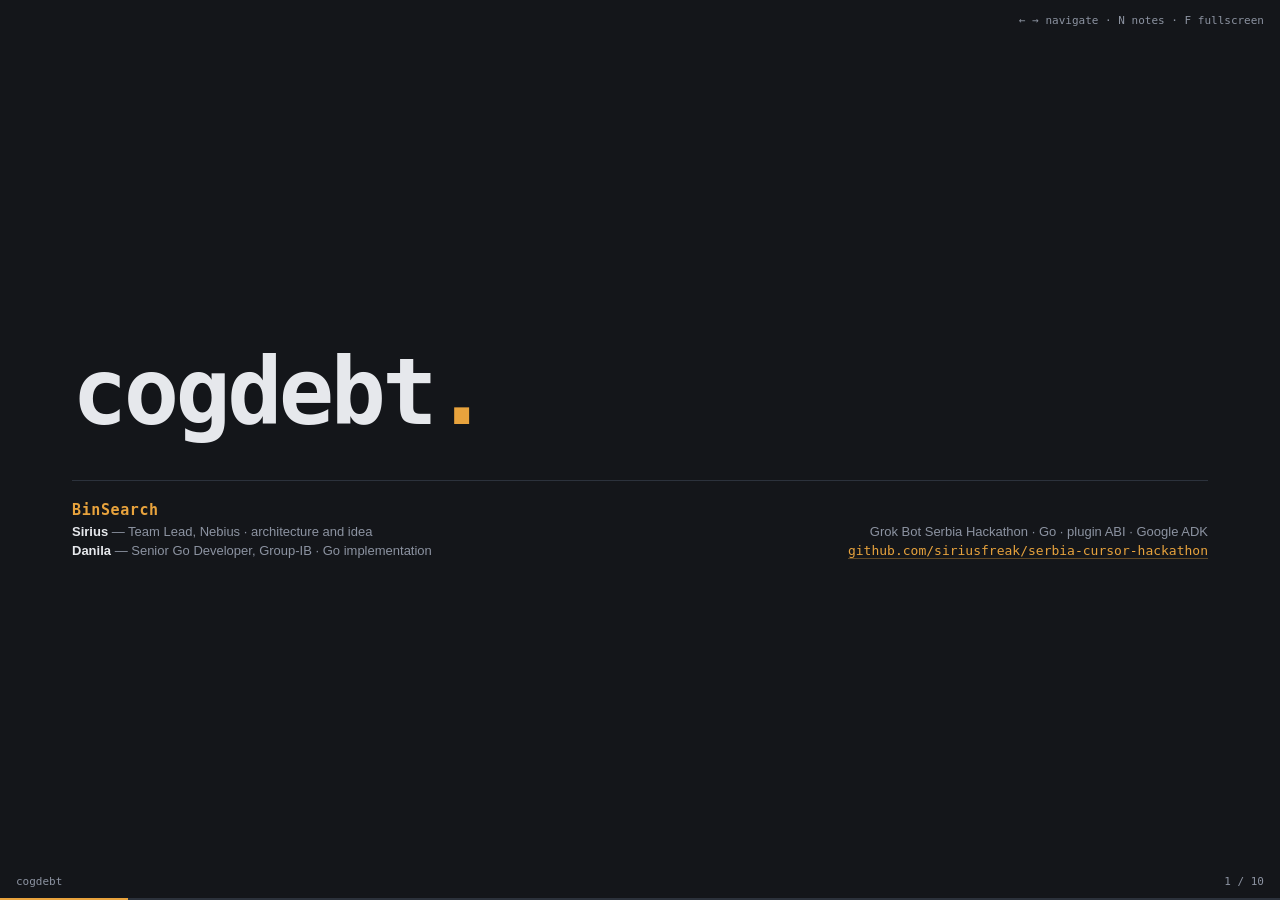
==== commit 928fc8c0: "Drop the tagline from the title slide, and call the three answers techniques The title slide explain" ====
--- a/presentation/index.html
+++ b/presentation/index.html
@@ -182,13 +182,7 @@
 <!-- 1 ------------------------------------------------------------------ -->
 <section class="slide">
   <div class="wordmark">cogdebt<span class="dot">.</span></div>
-  <div style="height:18px"></div>
-  <div class="lead" style="font-size:29px;max-width:58ch">
-    Learn a new subject through a subject <strong>you already know</strong>.
-    The system also shows you where that comparison
-    <span class="wn">stops being correct</span>.
-  </div>
-  <div style="height:28px"></div>
+  <div style="height:34px"></div>
   <div class="rule" style="margin:0 0 18px"></div>
   <div class="cols" style="align-items:flex-end">
     <div class="tiny">
@@ -304,13 +298,13 @@
   </div>
   <div style="height:24px"></div>
   <div class="lead">
-    These are three real products. Each one stops <em>new</em> debt.
-    <strong class="am">No product pays back the debt that already exists.</strong>
+    These are three real techniques, and people use them today. Each one stops
+    <em>new</em> debt. <strong class="am">No technique pays back the debt that already exists.</strong>
   </div>
   <div style="height:20px"></div>
   <div class="tiny">Our method does not remove the AI tool. It uses the knowledge the engineer already has.</div>
   <aside class="notes">
-Be fair about these three. They are honest attempts and real products.
+Be fair about these three. They are honest attempts, and people really use them.
 The important part is the shape they share: each one subtracts. We add.
   </aside>
 </section>
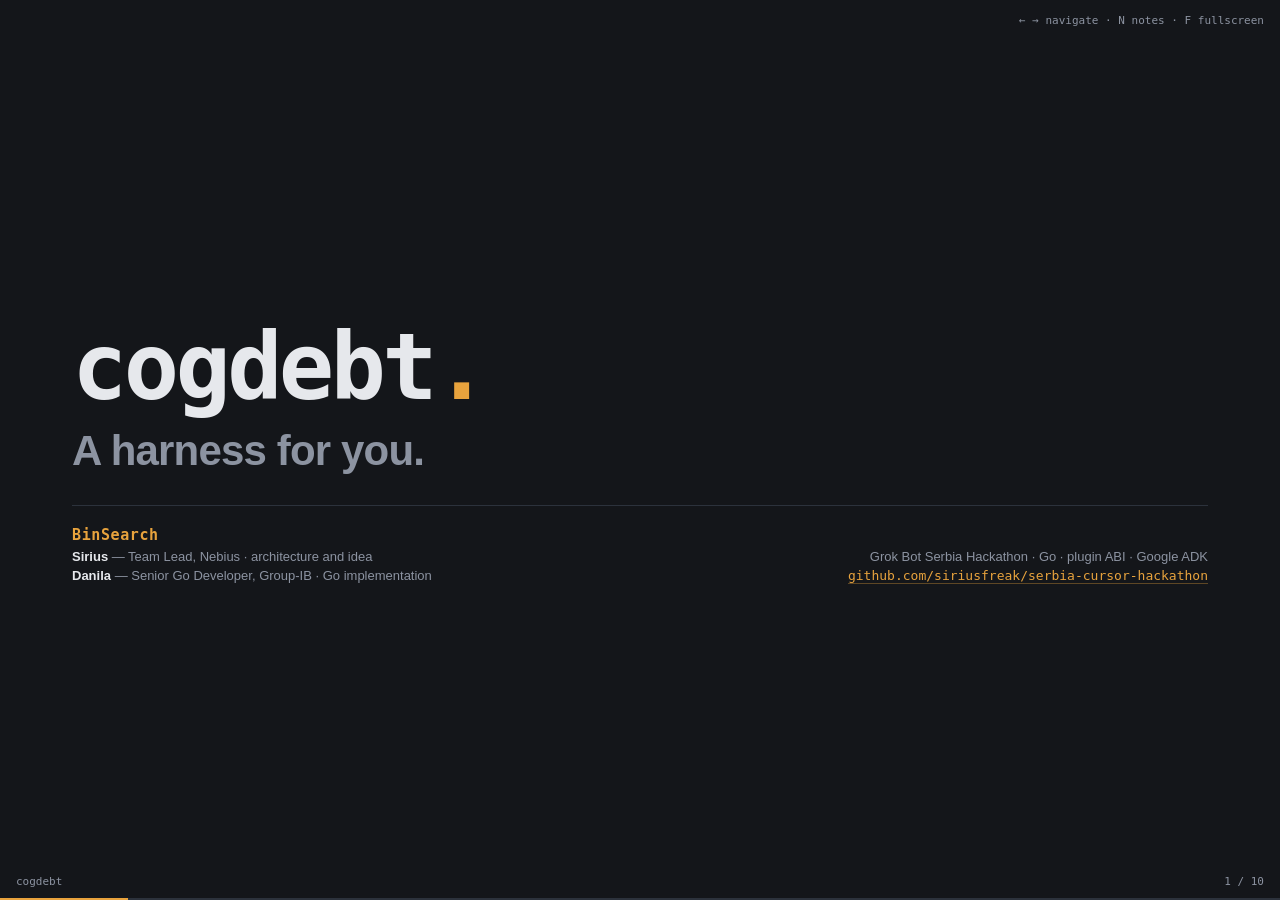
==== commit 19fd1c3f: "Give the title slide its line: a harness for you The slide was the product name and nothing else, wh" ====
--- a/presentation/index.html
+++ b/presentation/index.html
@@ -77,6 +77,7 @@
 /* ---- title slide ------------------------------------------------------ */
 .wordmark{font-family:var(--mono);font-size:92px;font-weight:700;letter-spacing:-.04em}
 .wordmark .dot{color:var(--accent)}
+.tagline{font-size:42px;font-weight:700;letter-spacing:-.02em;color:var(--muted);margin-top:6px}
 
 /* ---- headline list ---------------------------------------------------- */
 .wall{display:grid;gap:10px 22px}
@@ -182,7 +183,8 @@
 <!-- 1 ------------------------------------------------------------------ -->
 <section class="slide">
   <div class="wordmark">cogdebt<span class="dot">.</span></div>
-  <div style="height:34px"></div>
+  <div class="tagline">A harness for you.</div>
+  <div style="height:30px"></div>
   <div class="rule" style="margin:0 0 18px"></div>
   <div class="cols" style="align-items:flex-end">
     <div class="tiny">
@@ -434,7 +436,7 @@
 
 <!-- 8 ------------------------------------------------------------------ -->
 <section class="slide">
-  <div class="kicker">The application · <b>7,600 lines of Go</b></div>
+  <div class="kicker">The application · <b>10,000 lines of Go</b></div>
   <div class="cols" style="gap:22px;align-items:center">
     <div style="flex:0 0 690px">
       <span class="shot"><img src="assets/app.png" alt="The cogdebt desktop window. It shows analogy cards with their limits, a question at level L2, and a cognitive debt panel."></span>
@@ -529,26 +531,18 @@
       </div>
     </div>
     <div style="flex:0 0 392px">
-      <div class="card lead-green">
-        <div class="tiny" style="margin-bottom:9px">MEASURED DURING THE BUILD</div>
-        <div class="cols" style="gap:11px">
-          <div class="stat" style="padding:12px"><div class="n">120s</div><div class="l">one turn, before</div></div>
-          <div class="stat" style="padding:12px"><div class="n gr">34s</div><div class="l">one turn, after</div></div>
+      <div class="card lead-accent">
+        <h3>Next</h3>
+        <div class="sub" style="font-size:15.5px;margin-top:9px;line-height:1.5">
+          Ask the learner to predict the match before the system shows it. Show their answer next to
+          the correct answer. Keep a list of every wrong belief, and ask about it again later.
         </div>
-        <div class="sub" style="font-size:14px;margin-top:11px;line-height:1.45">
-          We changed one field: the model of each agent. An agent that follows written steps does not
-          need a reasoning model. An agent that decides the next action does need one. Tracing found this.
+        <div class="rule" style="margin:16px 0"></div>
+        <div class="sub" style="font-size:15.5px;line-height:1.5">
+          Then build a shared debt list for a team. Cognitive debt is not only an individual problem.
+          It is also what happens when <strong style="color:var(--fg)">the one engineer who understood
+          a service leaves the company</strong>.
         </div>
-      </div>
-      <div style="height:14px"></div>
-      <h3>Next</h3>
-      <div class="sub" style="font-size:15px;margin-top:7px;line-height:1.45">
-        Ask the learner to predict the match before the system shows it. Show their answer next to the
-        correct answer. Keep a list of every wrong belief, and ask about it again later.
-      </div>
-      <div class="tiny" style="margin-top:11px">
-        Then build a shared debt list for a team. Cognitive debt is not only an individual problem.
-        It is also what happens when the one engineer who understood a service leaves the company.
       </div>
     </div>
   </div>
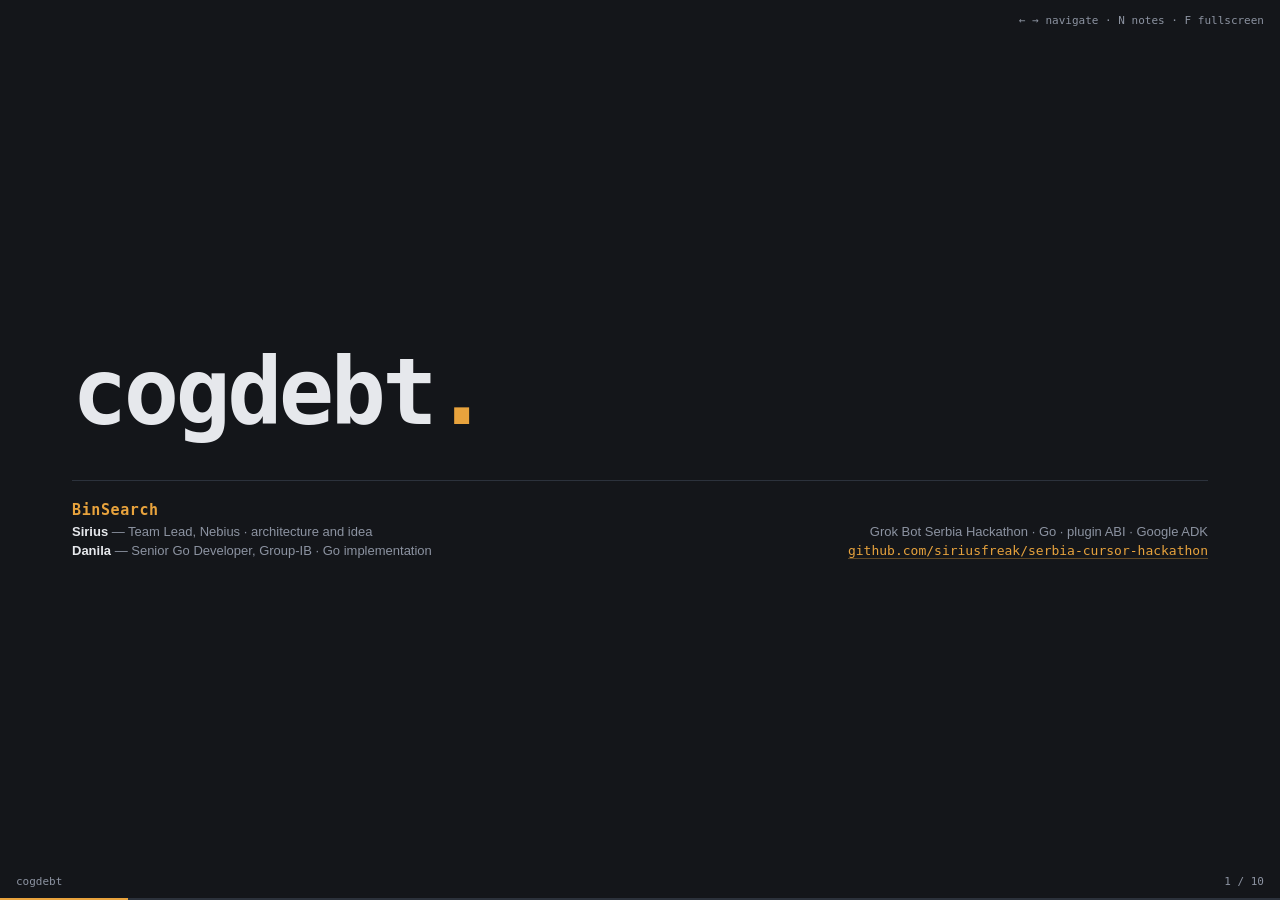
==== commit 0f3d1aab: "Add a review mode that checks a PR claim against its own tests Three plugins: vcs fetches the pull r" ====
--- a/presentation/index.html
+++ b/presentation/index.html
@@ -77,7 +77,6 @@
 /* ---- title slide ------------------------------------------------------ */
 .wordmark{font-family:var(--mono);font-size:92px;font-weight:700;letter-spacing:-.04em}
 .wordmark .dot{color:var(--accent)}
-.tagline{font-size:42px;font-weight:700;letter-spacing:-.02em;color:var(--muted);margin-top:6px}
 
 /* ---- headline list ---------------------------------------------------- */
 .wall{display:grid;gap:10px 22px}
@@ -183,8 +182,7 @@
 <!-- 1 ------------------------------------------------------------------ -->
 <section class="slide">
   <div class="wordmark">cogdebt<span class="dot">.</span></div>
-  <div class="tagline">A harness for you.</div>
-  <div style="height:30px"></div>
+  <div style="height:34px"></div>
   <div class="rule" style="margin:0 0 18px"></div>
   <div class="cols" style="align-items:flex-end">
     <div class="tiny">
@@ -436,7 +434,7 @@
 
 <!-- 8 ------------------------------------------------------------------ -->
 <section class="slide">
-  <div class="kicker">The application · <b>10,000 lines of Go</b></div>
+  <div class="kicker">The application · <b>11,000 lines of Go</b></div>
   <div class="cols" style="gap:22px;align-items:center">
     <div style="flex:0 0 690px">
       <span class="shot"><img src="assets/app.png" alt="The cogdebt desktop window. It shows analogy cards with their limits, a question at level L2, and a cognitive debt panel."></span>
@@ -492,9 +490,12 @@
         <tr><td class="k">firecrawl</td><td class="m">retrieval</td><td class="m">read a page</td></tr>
         <tr><td class="k">fal</td><td class="m">retrieval</td><td class="m">draw the analogy</td></tr>
         <tr><td class="k">daytona</td><td class="m">assessor</td><td class="m">run and grade code</td></tr>
+        <tr><td class="k">vcs</td><td class="m">retrieval</td><td class="m">fetch a pull request</td></tr>
+        <tr><td class="k">oracle</td><td class="m">retrieval</td><td class="m">claim vs the tests in it</td></tr>
+        <tr><td class="k am">review</td><td class="m">agent</td><td class="m">review as the same loop</td></tr>
       </table>
       <div class="grid g3" style="margin-top:14px;gap:10px">
-        <div class="stat"><div class="n am">8</div><div class="l">plugins</div></div>
+        <div class="stat"><div class="n am">11</div><div class="l">plugins</div></div>
         <div class="stat"><div class="n gr">3</div><div class="l">ABI methods</div></div>
         <div class="stat"><div class="n">0</div><div class="l">cgo in the database</div></div>
       </div>
@@ -531,18 +532,26 @@
       </div>
     </div>
     <div style="flex:0 0 392px">
-      <div class="card lead-accent">
-        <h3>Next</h3>
-        <div class="sub" style="font-size:15.5px;margin-top:9px;line-height:1.5">
-          Ask the learner to predict the match before the system shows it. Show their answer next to
-          the correct answer. Keep a list of every wrong belief, and ask about it again later.
+      <div class="card lead-green">
+        <div class="tiny" style="margin-bottom:9px">MEASURED DURING THE BUILD</div>
+        <div class="cols" style="gap:11px">
+          <div class="stat" style="padding:12px"><div class="n">120s</div><div class="l">one turn, before</div></div>
+          <div class="stat" style="padding:12px"><div class="n gr">34s</div><div class="l">one turn, after</div></div>
         </div>
-        <div class="rule" style="margin:16px 0"></div>
-        <div class="sub" style="font-size:15.5px;line-height:1.5">
-          Then build a shared debt list for a team. Cognitive debt is not only an individual problem.
-          It is also what happens when <strong style="color:var(--fg)">the one engineer who understood
-          a service leaves the company</strong>.
+        <div class="sub" style="font-size:14px;margin-top:11px;line-height:1.45">
+          We changed one field: the model of each agent. An agent that follows written steps does not
+          need a reasoning model. An agent that decides the next action does need one. Tracing found this.
         </div>
+      </div>
+      <div style="height:14px"></div>
+      <h3>Next</h3>
+      <div class="sub" style="font-size:15px;margin-top:7px;line-height:1.45">
+        Ask the learner to predict the match before the system shows it. Show their answer next to the
+        correct answer. Keep a list of every wrong belief, and ask about it again later.
+      </div>
+      <div class="tiny" style="margin-top:11px">
+        Then build a shared debt list for a team. Cognitive debt is not only an individual problem.
+        It is also what happens when the one engineer who understood a service leaves the company.
       </div>
     </div>
   </div>
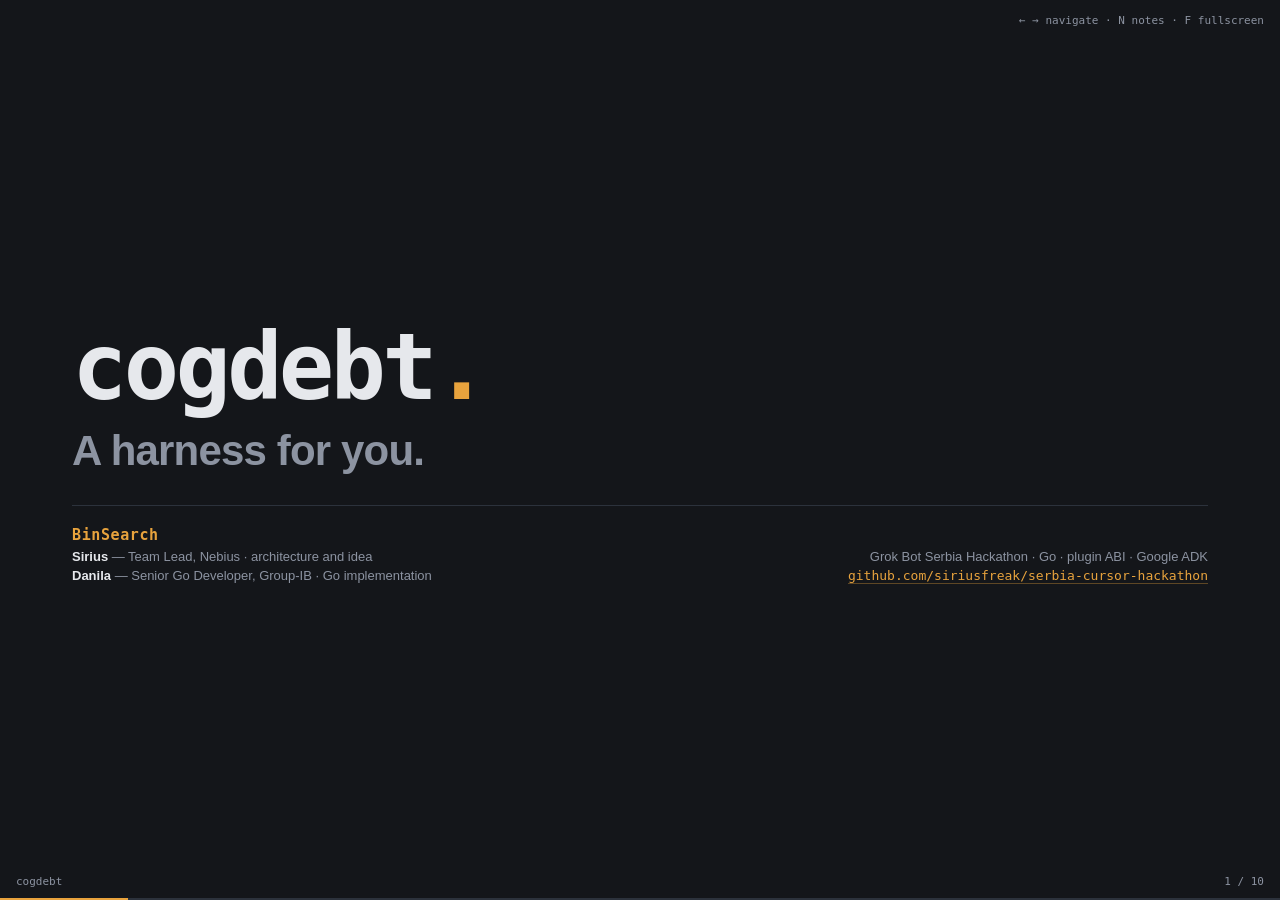
==== commit 80590b1a: "Merge origin/master into review-mode Keep both the review finding card and the analogy doors from ma" ====
--- a/presentation/index.html
+++ b/presentation/index.html
@@ -77,6 +77,7 @@
 /* ---- title slide ------------------------------------------------------ */
 .wordmark{font-family:var(--mono);font-size:92px;font-weight:700;letter-spacing:-.04em}
 .wordmark .dot{color:var(--accent)}
+.tagline{font-size:42px;font-weight:700;letter-spacing:-.02em;color:var(--muted);margin-top:6px}
 
 /* ---- headline list ---------------------------------------------------- */
 .wall{display:grid;gap:10px 22px}
@@ -182,7 +183,8 @@
 <!-- 1 ------------------------------------------------------------------ -->
 <section class="slide">
   <div class="wordmark">cogdebt<span class="dot">.</span></div>
-  <div style="height:34px"></div>
+  <div class="tagline">A harness for you.</div>
+  <div style="height:30px"></div>
   <div class="rule" style="margin:0 0 18px"></div>
   <div class="cols" style="align-items:flex-end">
     <div class="tiny">
@@ -532,26 +534,18 @@
       </div>
     </div>
     <div style="flex:0 0 392px">
-      <div class="card lead-green">
-        <div class="tiny" style="margin-bottom:9px">MEASURED DURING THE BUILD</div>
-        <div class="cols" style="gap:11px">
-          <div class="stat" style="padding:12px"><div class="n">120s</div><div class="l">one turn, before</div></div>
-          <div class="stat" style="padding:12px"><div class="n gr">34s</div><div class="l">one turn, after</div></div>
+      <div class="card lead-accent">
+        <h3>Next</h3>
+        <div class="sub" style="font-size:15.5px;margin-top:9px;line-height:1.5">
+          Ask the learner to predict the match before the system shows it. Show their answer next to
+          the correct answer. Keep a list of every wrong belief, and ask about it again later.
         </div>
-        <div class="sub" style="font-size:14px;margin-top:11px;line-height:1.45">
-          We changed one field: the model of each agent. An agent that follows written steps does not
-          need a reasoning model. An agent that decides the next action does need one. Tracing found this.
+        <div class="rule" style="margin:16px 0"></div>
+        <div class="sub" style="font-size:15.5px;line-height:1.5">
+          Then build a shared debt list for a team. Cognitive debt is not only an individual problem.
+          It is also what happens when <strong style="color:var(--fg)">the one engineer who understood
+          a service leaves the company</strong>.
         </div>
-      </div>
-      <div style="height:14px"></div>
-      <h3>Next</h3>
-      <div class="sub" style="font-size:15px;margin-top:7px;line-height:1.45">
-        Ask the learner to predict the match before the system shows it. Show their answer next to the
-        correct answer. Keep a list of every wrong belief, and ask about it again later.
-      </div>
-      <div class="tiny" style="margin-top:11px">
-        Then build a shared debt list for a team. Cognitive debt is not only an individual problem.
-        It is also what happens when the one engineer who understood a service leaves the company.
       </div>
     </div>
   </div>
